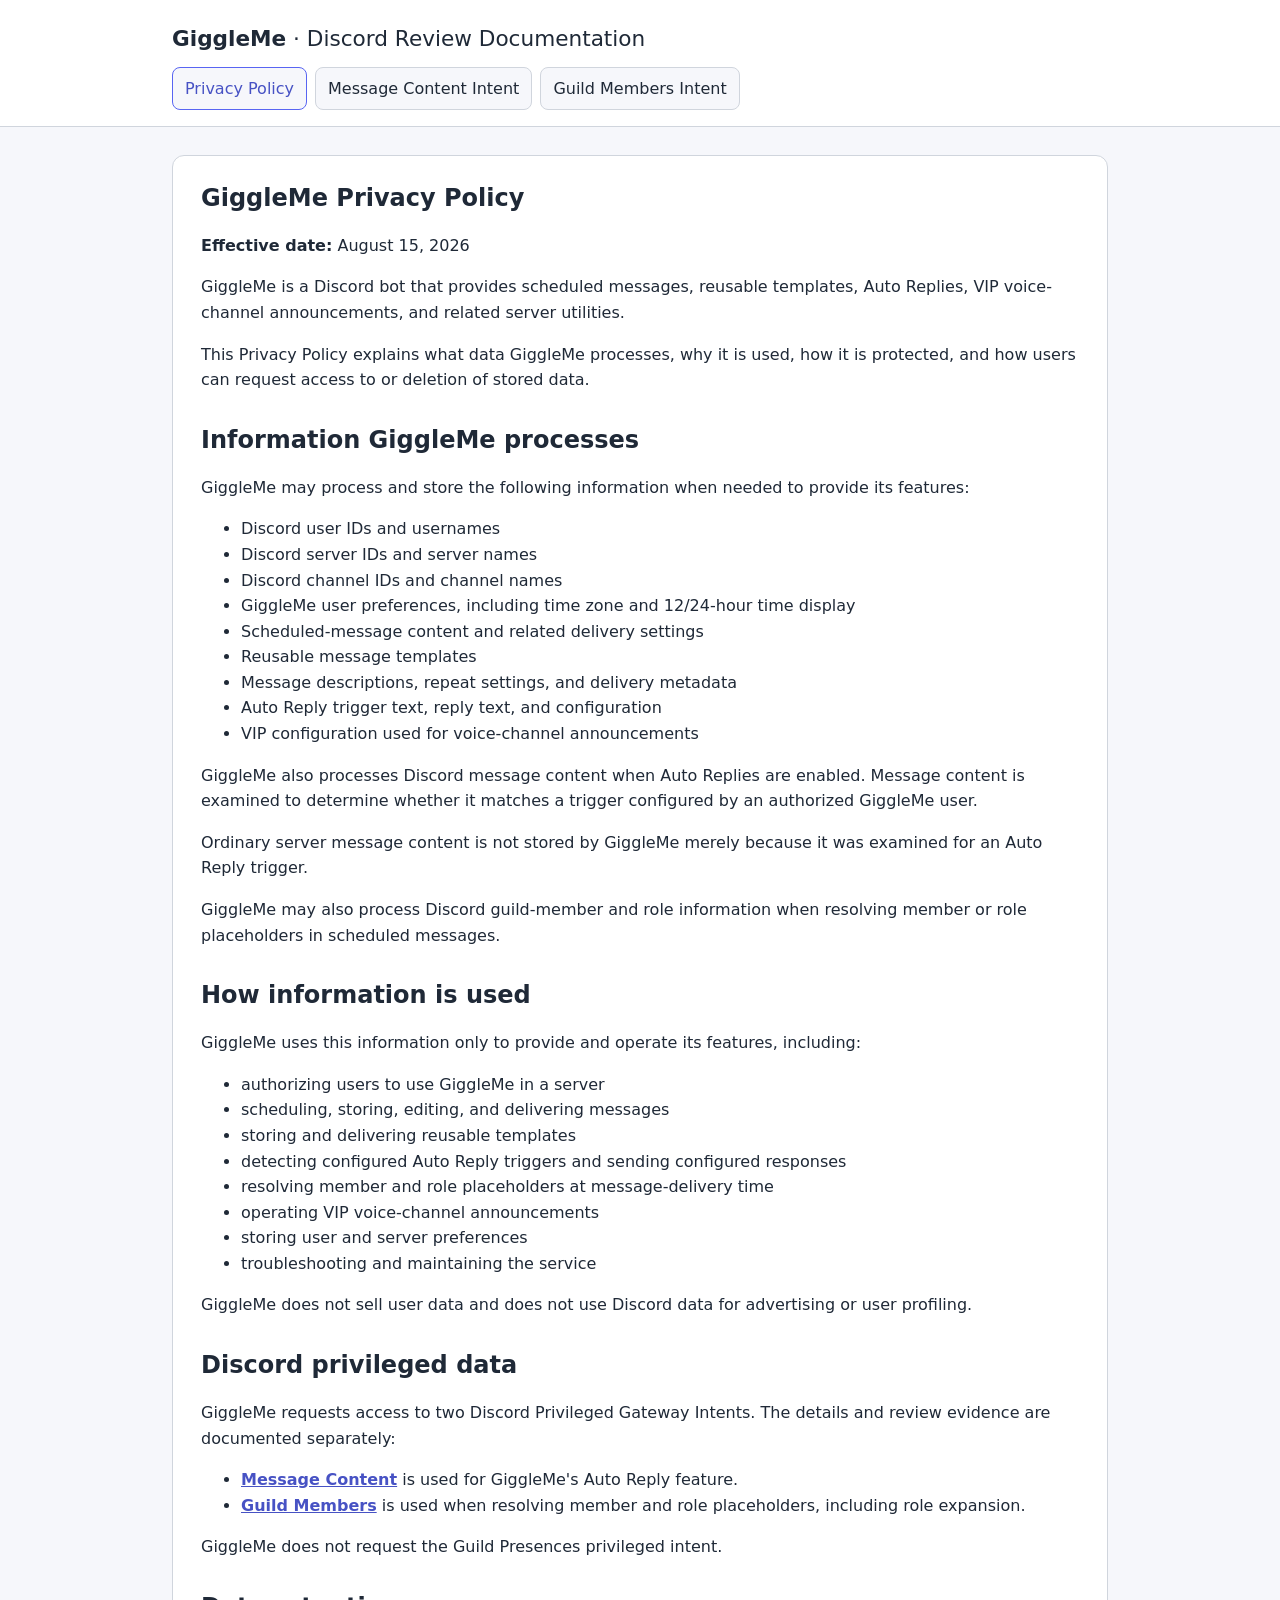
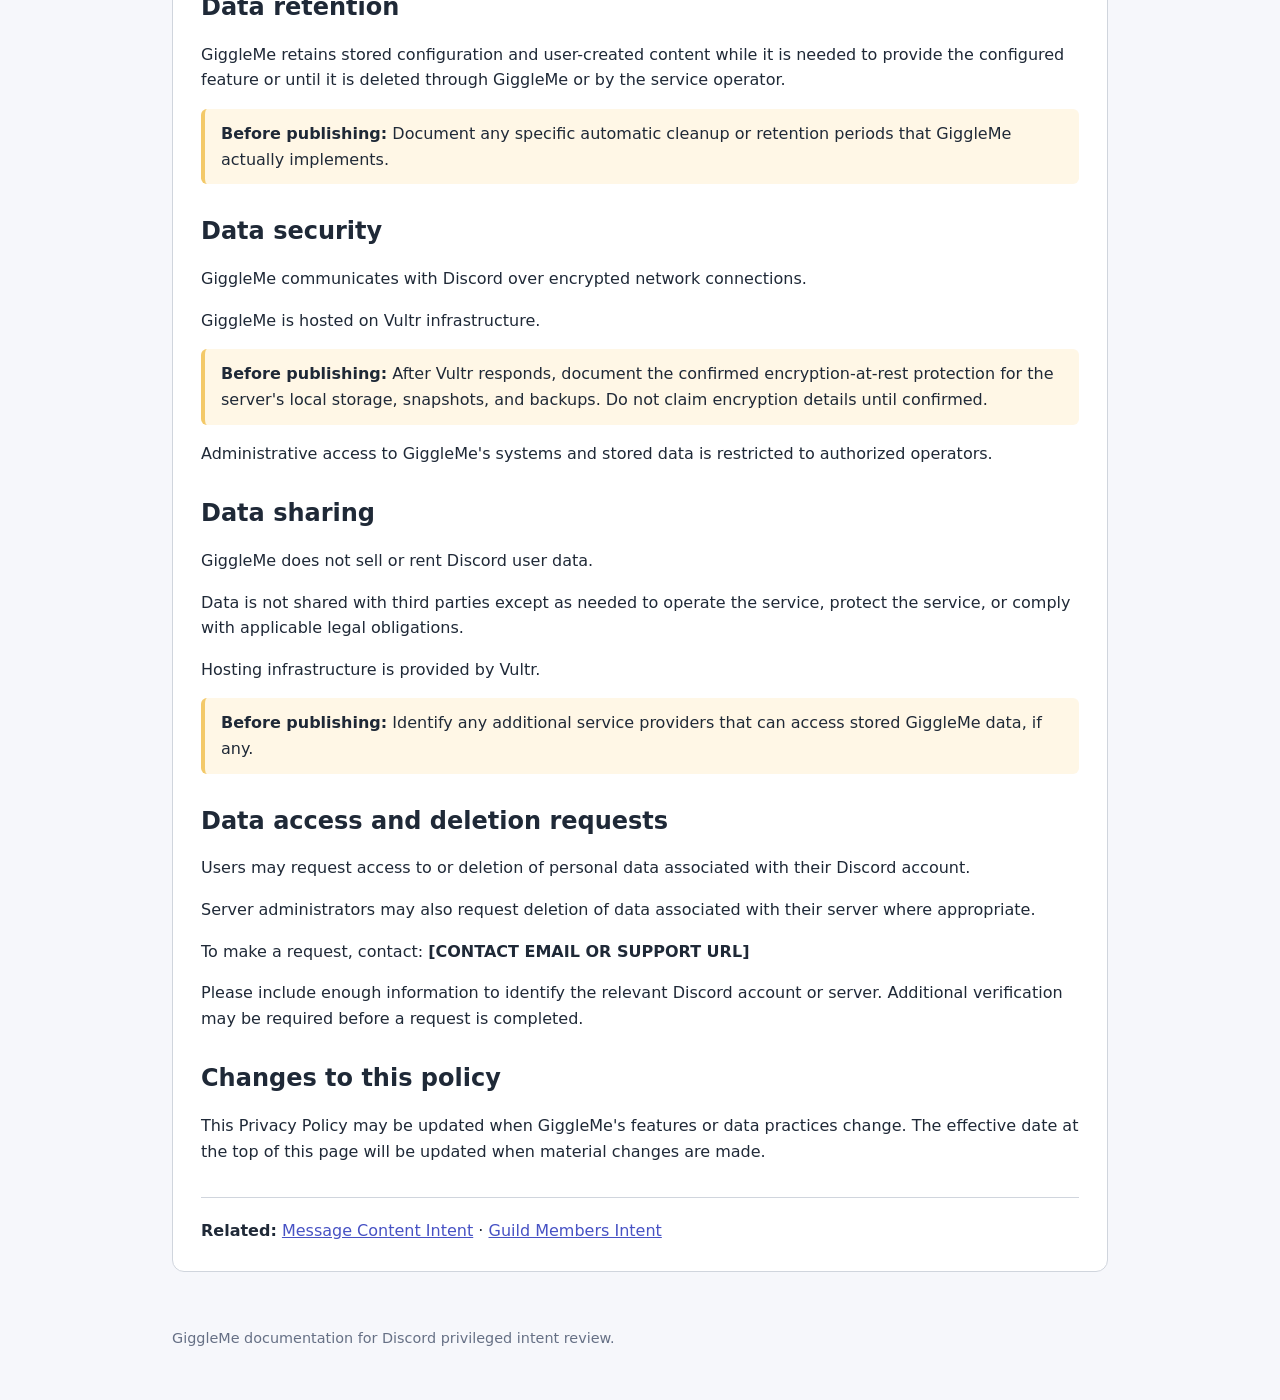
==== web/discord-review/index.html @ 5e5e2b4e "Add Discord review documentation pages Add a standalone Discord review section containing GiggleMe's" ====
<!doctype html>
<html lang="en">
<head>
<meta charset="utf-8">
<meta name="viewport" content="width=device-width, initial-scale=1">
<title>Privacy Policy | GiggleMe</title>
<link rel="stylesheet" href="style.css">
</head>
<body>
<header>
  <div class="header-inner">
    <p class="site-title"><strong>GiggleMe</strong> · Discord Review Documentation</p>
    <nav aria-label="Review documentation">
<a href="index.html" aria-current="page">Privacy Policy</a>
<a href="message-content.html">Message Content Intent</a>
<a href="guild-members.html">Guild Members Intent</a>
</nav>
  </div>
</header>
<main>
  <article>
<h1>GiggleMe Privacy Policy</h1>
<p><strong>Effective date:</strong> August 15, 2026</p>

<p>GiggleMe is a Discord bot that provides scheduled messages, reusable templates, Auto Replies, VIP voice-channel announcements, and related server utilities.</p>

<p>This Privacy Policy explains what data GiggleMe processes, why it is used, how it is protected, and how users can request access to or deletion of stored data.</p>

<h2>Information GiggleMe processes</h2>
<p>GiggleMe may process and store the following information when needed to provide its features:</p>
<ul>
<li>Discord user IDs and usernames</li>
<li>Discord server IDs and server names</li>
<li>Discord channel IDs and channel names</li>
<li>GiggleMe user preferences, including time zone and 12/24-hour time display</li>
<li>Scheduled-message content and related delivery settings</li>
<li>Reusable message templates</li>
<li>Message descriptions, repeat settings, and delivery metadata</li>
<li>Auto Reply trigger text, reply text, and configuration</li>
<li>VIP configuration used for voice-channel announcements</li>
</ul>

<p>GiggleMe also processes Discord message content when Auto Replies are enabled. Message content is examined to determine whether it matches a trigger configured by an authorized GiggleMe user.</p>

<p>Ordinary server message content is not stored by GiggleMe merely because it was examined for an Auto Reply trigger.</p>

<p>GiggleMe may also process Discord guild-member and role information when resolving member or role placeholders in scheduled messages.</p>

<h2>How information is used</h2>
<p>GiggleMe uses this information only to provide and operate its features, including:</p>
<ul>
<li>authorizing users to use GiggleMe in a server</li>
<li>scheduling, storing, editing, and delivering messages</li>
<li>storing and delivering reusable templates</li>
<li>detecting configured Auto Reply triggers and sending configured responses</li>
<li>resolving member and role placeholders at message-delivery time</li>
<li>operating VIP voice-channel announcements</li>
<li>storing user and server preferences</li>
<li>troubleshooting and maintaining the service</li>
</ul>

<p>GiggleMe does not sell user data and does not use Discord data for advertising or user profiling.</p>

<h2>Discord privileged data</h2>
<p>GiggleMe requests access to two Discord Privileged Gateway Intents. The details and review evidence are documented separately:</p>
<ul>
<li><a href="message-content.html"><strong>Message Content</strong></a> is used for GiggleMe's Auto Reply feature.</li>
<li><a href="guild-members.html"><strong>Guild Members</strong></a> is used when resolving member and role placeholders, including role expansion.</li>
</ul>
<p>GiggleMe does not request the Guild Presences privileged intent.</p>

<h2>Data retention</h2>
<p>GiggleMe retains stored configuration and user-created content while it is needed to provide the configured feature or until it is deleted through GiggleMe or by the service operator.</p>

<div class="note"><strong>Before publishing:</strong> Document any specific automatic cleanup or retention periods that GiggleMe actually implements.</div>

<h2>Data security</h2>
<p>GiggleMe communicates with Discord over encrypted network connections.</p>
<p>GiggleMe is hosted on Vultr infrastructure.</p>

<div class="note"><strong>Before publishing:</strong> After Vultr responds, document the confirmed encryption-at-rest protection for the server's local storage, snapshots, and backups. Do not claim encryption details until confirmed.</div>

<p>Administrative access to GiggleMe's systems and stored data is restricted to authorized operators.</p>

<h2>Data sharing</h2>
<p>GiggleMe does not sell or rent Discord user data.</p>
<p>Data is not shared with third parties except as needed to operate the service, protect the service, or comply with applicable legal obligations.</p>
<p>Hosting infrastructure is provided by Vultr.</p>

<div class="note"><strong>Before publishing:</strong> Identify any additional service providers that can access stored GiggleMe data, if any.</div>

<h2>Data access and deletion requests</h2>
<p>Users may request access to or deletion of personal data associated with their Discord account.</p>
<p>Server administrators may also request deletion of data associated with their server where appropriate.</p>
<p>To make a request, contact: <strong>[CONTACT EMAIL OR SUPPORT URL]</strong></p>
<p>Please include enough information to identify the relevant Discord account or server. Additional verification may be required before a request is completed.</p>

<h2>Changes to this policy</h2>
<p>This Privacy Policy may be updated when GiggleMe's features or data practices change. The effective date at the top of this page will be updated when material changes are made.</p>

<div class="page-links">
<strong>Related:</strong>
<a href="message-content.html">Message Content Intent</a> ·
<a href="guild-members.html">Guild Members Intent</a>
</div>
  </article>
</main>
<footer>
  <p>GiggleMe documentation for Discord privileged intent review.</p>
</footer>
</body>
</html>
---- web/discord-review/style.css ----
:root {
  color-scheme: light dark;
  --bg: #f6f7fb;
  --panel: #ffffff;
  --text: #1f2937;
  --muted: #667085;
  --border: #d0d5dd;
  --accent: #5865f2;
  --accent-2: #4752c4;
  --code-bg: #f2f4f7;
  --note-bg: #fff7e6;
  --note-border: #f3c969;
}
@media (prefers-color-scheme: dark) {
  :root {
    --bg: #111827;
    --panel: #1f2937;
    --text: #f3f4f6;
    --muted: #cbd5e1;
    --border: #475569;
    --accent: #8ea1ff;
    --accent-2: #aab7ff;
    --code-bg: #111827;
    --note-bg: #3a2f12;
    --note-border: #8a6d1e;
  }
}
* { box-sizing: border-box; }
body {
  margin: 0;
  font-family: system-ui, -apple-system, BlinkMacSystemFont, "Segoe UI", sans-serif;
  background: var(--bg);
  color: var(--text);
  line-height: 1.6;
}
header {
  background: var(--panel);
  border-bottom: 1px solid var(--border);
}
.header-inner, main, footer {
  max-width: 980px;
  margin: 0 auto;
  padding: 0 22px;
}
.header-inner { padding-top: 22px; padding-bottom: 16px; }
.site-title {
  margin: 0 0 10px 0;
  font-size: 1.35rem;
}
nav {
  display: flex;
  flex-wrap: wrap;
  gap: 8px;
}
nav a {
  display: inline-block;
  padding: 8px 12px;
  border: 1px solid var(--border);
  border-radius: 8px;
  color: var(--text);
  text-decoration: none;
  background: var(--bg);
}
nav a:hover, nav a[aria-current="page"] {
  border-color: var(--accent);
  color: var(--accent-2);
}
main {
  padding-top: 28px;
  padding-bottom: 40px;
}
article {
  background: var(--panel);
  border: 1px solid var(--border);
  border-radius: 12px;
  padding: 28px;
}
h1 { line-height: 1.2; margin-top: 0; }
h2 { margin-top: 2rem; line-height: 1.25; }
h3 { margin-top: 1.5rem; }
a { color: var(--accent-2); }
code {
  font-family: ui-monospace, SFMono-Regular, Menlo, Consolas, monospace;
  background: var(--code-bg);
  padding: .12em .32em;
  border-radius: 4px;
}
pre {
  background: var(--code-bg);
  border: 1px solid var(--border);
  border-radius: 8px;
  padding: 14px;
  overflow-x: auto;
}
pre code { padding: 0; }
.note {
  border-left: 4px solid var(--note-border);
  background: var(--note-bg);
  padding: 12px 16px;
  border-radius: 6px;
}
.screenshot {
  margin: 18px 0 28px;
}
.screenshot img {
  display: block;
  width: 100%;
  height: auto;
  border: 1px solid var(--border);
  border-radius: 10px;
  background: var(--code-bg);
}
.screenshot figcaption {
  margin-top: 8px;
  color: var(--muted);
  font-size: .95rem;
}
.page-links {
  margin-top: 32px;
  padding-top: 20px;
  border-top: 1px solid var(--border);
}
footer {
  color: var(--muted);
  font-size: .9rem;
  padding-bottom: 36px;
}
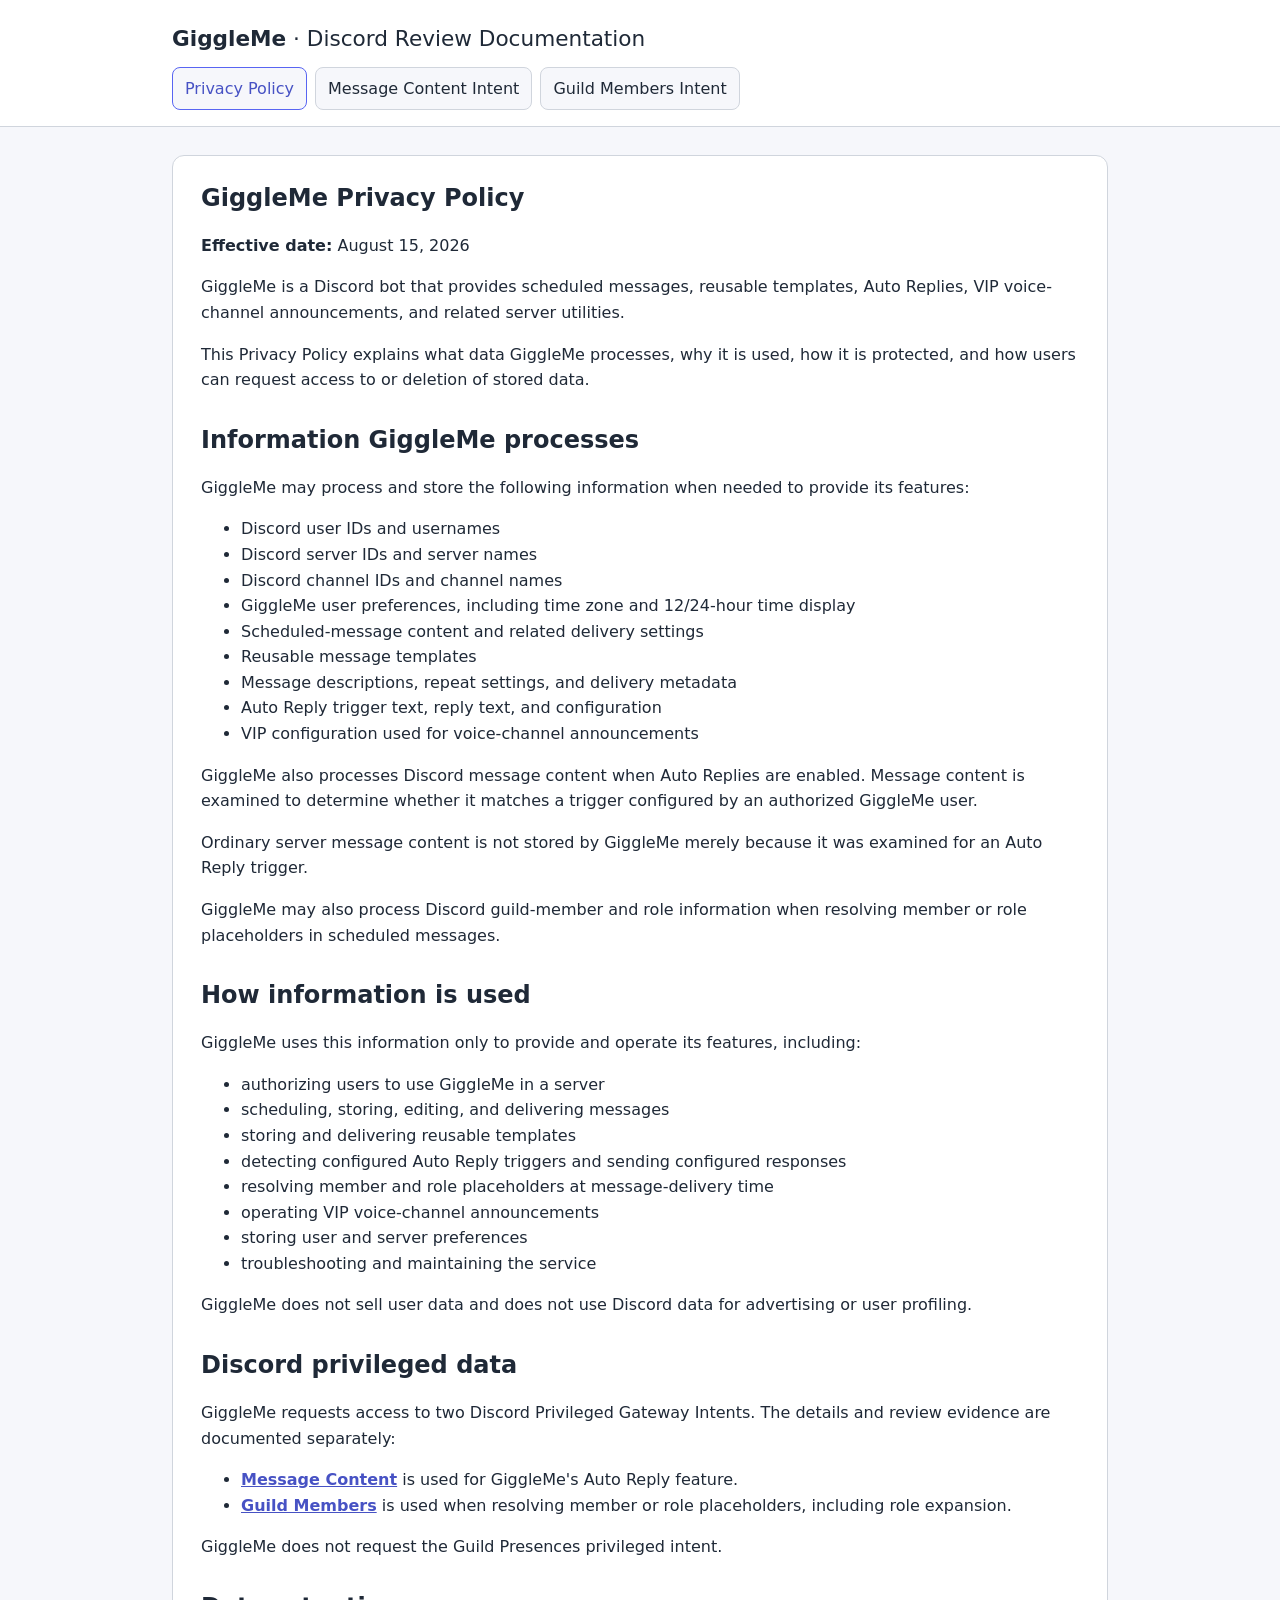
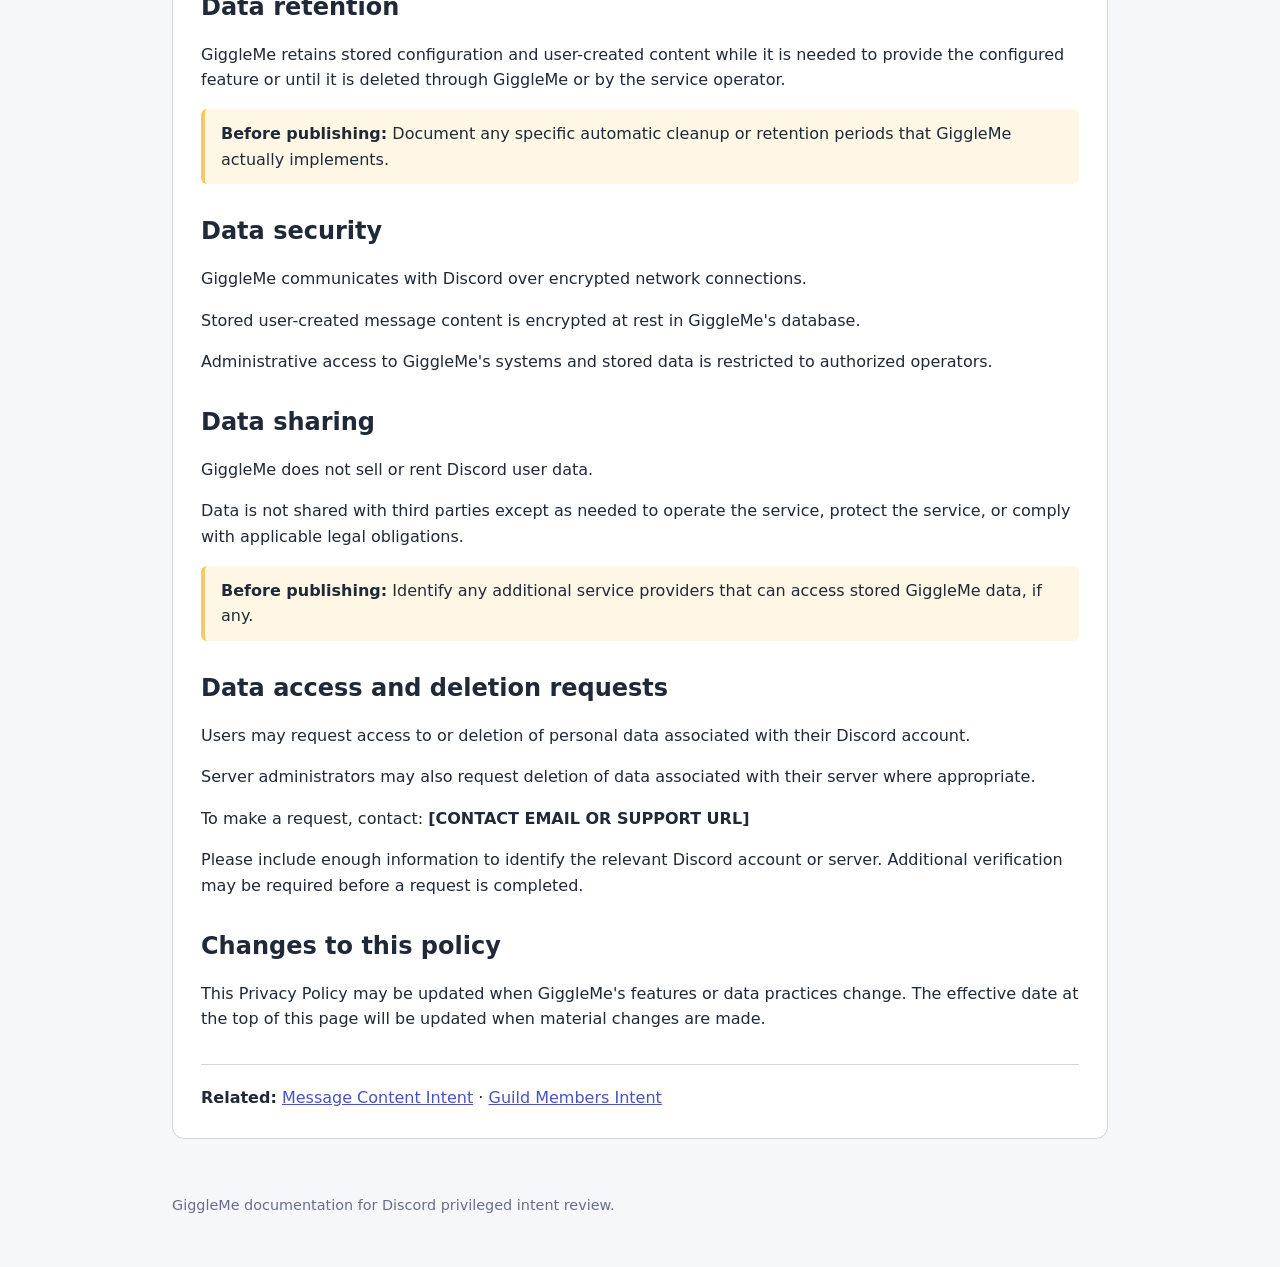
==== commit 87a73897: "confirm production database encryption at rest is enabled" ====
--- a/web/discord-review/index.html
+++ b/web/discord-review/index.html
@@ -21,11 +21,9 @@
   <article>
 <h1>GiggleMe Privacy Policy</h1>
 <p><strong>Effective date:</strong> August 15, 2026</p>
-
 <p>GiggleMe is a Discord bot that provides scheduled messages, reusable templates, Auto Replies, VIP voice-channel announcements, and related server utilities.</p>
 
 <p>This Privacy Policy explains what data GiggleMe processes, why it is used, how it is protected, and how users can request access to or deletion of stored data.</p>
-
 <h2>Information GiggleMe processes</h2>
 <p>GiggleMe may process and store the following information when needed to provide its features:</p>
 <ul>
@@ -39,13 +37,11 @@
 <li>Auto Reply trigger text, reply text, and configuration</li>
 <li>VIP configuration used for voice-channel announcements</li>
 </ul>
-
 <p>GiggleMe also processes Discord message content when Auto Replies are enabled. Message content is examined to determine whether it matches a trigger configured by an authorized GiggleMe user.</p>
 
 <p>Ordinary server message content is not stored by GiggleMe merely because it was examined for an Auto Reply trigger.</p>
 
 <p>GiggleMe may also process Discord guild-member and role information when resolving member or role placeholders in scheduled messages.</p>
-
 <h2>How information is used</h2>
 <p>GiggleMe uses this information only to provide and operate its features, including:</p>
 <ul>
@@ -58,46 +54,35 @@
 <li>storing user and server preferences</li>
 <li>troubleshooting and maintaining the service</li>
 </ul>
-
 <p>GiggleMe does not sell user data and does not use Discord data for advertising or user profiling.</p>
-
 <h2>Discord privileged data</h2>
 <p>GiggleMe requests access to two Discord Privileged Gateway Intents. The details and review evidence are documented separately:</p>
 <ul>
 <li><a href="message-content.html"><strong>Message Content</strong></a> is used for GiggleMe's Auto Reply feature.</li>
-<li><a href="guild-members.html"><strong>Guild Members</strong></a> is used when resolving member and role placeholders, including role expansion.</li>
+<li><a href="guild-members.html"><strong>Guild Members</strong></a> is used when resolving member or role placeholders, including role expansion.</li>
 </ul>
 <p>GiggleMe does not request the Guild Presences privileged intent.</p>
-
 <h2>Data retention</h2>
 <p>GiggleMe retains stored configuration and user-created content while it is needed to provide the configured feature or until it is deleted through GiggleMe or by the service operator.</p>
 
 <div class="note"><strong>Before publishing:</strong> Document any specific automatic cleanup or retention periods that GiggleMe actually implements.</div>
-
 <h2>Data security</h2>
 <p>GiggleMe communicates with Discord over encrypted network connections.</p>
-<p>GiggleMe is hosted on Vultr infrastructure.</p>
-
-<div class="note"><strong>Before publishing:</strong> After Vultr responds, document the confirmed encryption-at-rest protection for the server's local storage, snapshots, and backups. Do not claim encryption details until confirmed.</div>
+<p>Stored user-created message content is encrypted at rest in GiggleMe's database.</p>
 
 <p>Administrative access to GiggleMe's systems and stored data is restricted to authorized operators.</p>
-
 <h2>Data sharing</h2>
 <p>GiggleMe does not sell or rent Discord user data.</p>
 <p>Data is not shared with third parties except as needed to operate the service, protect the service, or comply with applicable legal obligations.</p>
-<p>Hosting infrastructure is provided by Vultr.</p>
 
 <div class="note"><strong>Before publishing:</strong> Identify any additional service providers that can access stored GiggleMe data, if any.</div>
-
 <h2>Data access and deletion requests</h2>
 <p>Users may request access to or deletion of personal data associated with their Discord account.</p>
 <p>Server administrators may also request deletion of data associated with their server where appropriate.</p>
 <p>To make a request, contact: <strong>[CONTACT EMAIL OR SUPPORT URL]</strong></p>
 <p>Please include enough information to identify the relevant Discord account or server. Additional verification may be required before a request is completed.</p>
-
 <h2>Changes to this policy</h2>
 <p>This Privacy Policy may be updated when GiggleMe's features or data practices change. The effective date at the top of this page will be updated when material changes are made.</p>
-
 <div class="page-links">
 <strong>Related:</strong>
 <a href="message-content.html">Message Content Intent</a> ·
